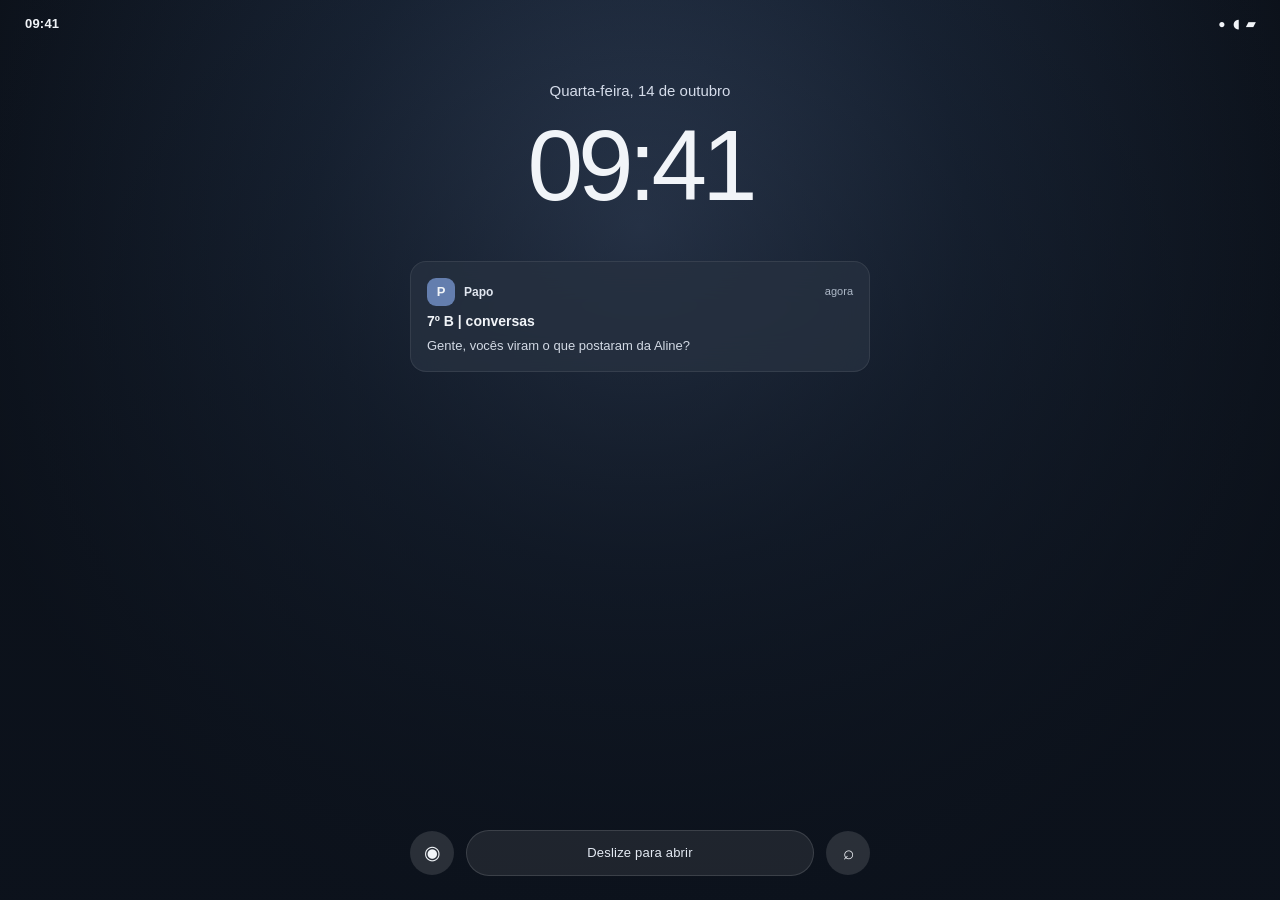
==== index.html @ 6d7efd7d "Add files via upload" ====
<!DOCTYPE html>
<html lang="pt-BR">
<head>
    <meta charset="UTF-8">
    <meta name="viewport" content="width=device-width, initial-scale=1.0">

    <meta
        name="description"
        content="Entre Linhas: uma experiência narrativa sobre bullying e cyberbullying."
    >

    <meta name="theme-color" content="#10141b">

    <title>Entre Linhas</title>

    <link rel="stylesheet" href="style.css">

    <script src="data.js" defer></script>
    <script src="script.js" defer></script>
</head>

<body>
    <main id="app">
        <section
            id="lock-screen"
            class="screen active"
            aria-label="Tela de bloqueio"
        >
            <div class="status-bar">
                <span id="status-time">09:41</span>

                <div class="status-icons" aria-hidden="true">
                    <span>●</span>
                    <span>◖</span>
                    <span>▰</span>
                </div>
            </div>

            <div class="lock-content">
                <p id="lock-date" class="lock-date">
                    Quarta-feira, 14 de outubro
                </p>

                <h1 id="lock-time" class="lock-time">09:41</h1>

                <div
                    id="notifications"
                    class="notifications"
                    aria-label="Notificações"
                >
                    <!-- As notificações serão inseridas pelo JavaScript. -->
                </div>
            </div>

            <div class="lock-footer">
                <span class="lock-shortcut" aria-hidden="true">◉</span>

                <button
                    id="unlock-button"
                    type="button"
                    aria-label="Desbloquear celular"
                >
                    Deslize para abrir
                </button>

                <span class="lock-shortcut" aria-hidden="true">⌕</span>
            </div>
        </section>


        <!-- Aplicativo de mensagens -->
        <section
            id="messages-screen"
            class="screen"
            aria-label="Aplicativo de mensagens"
            hidden
        >
            <header class="app-header">
                <button
                    class="back-button"
                    type="button"
                    data-action="lock"
                    aria-label="Voltar para a tela de bloqueio"
                >
                    ←
                </button>

                <div class="app-heading">
                    <h2>Mensagens</h2>
                    <p id="messages-subtitle">Suas conversas</p>
                </div>
            </header>

            <div
                id="conversation-list"
                class="conversation-list"
            >
                <!-- A lista de conversas será criada pelo JavaScript. -->
            </div>

            <article
                id="conversation-view"
                class="conversation-view"
                hidden
            >
                <header class="conversation-header">
                    <button
                        id="back-to-conversations"
                        type="button"
                        aria-label="Voltar às conversas"
                    >
                        ←
                    </button>

                    <div>
                        <h3 id="conversation-title">Grupo da turma</h3>
                        <p id="conversation-description">
                            Conversa em grupo
                        </p>
                    </div>
                </header>

                <div
                    id="message-list"
                    class="message-list"
                    aria-live="polite"
                    aria-relevant="additions"
                >
                    <!-- As mensagens aparecerão em sequência. -->
                </div>

                <div class="message-footer">
                    <span>Mensagens fictícias para fins narrativos.</span>
                </div>
            </article>
        </section>


        <!-- Rede social fictícia -->
        <section
            id="social-screen"
            class="screen"
            aria-label="Rede social"
            hidden
        >
            <header class="app-header">
                <button
                    class="back-button"
                    type="button"
                    data-action="messages"
                    aria-label="Voltar às mensagens"
                >
                    ←
                </button>

                <div class="app-heading">
                    <h2>Conexões</h2>
                    <p>Uma rede social fictícia</p>
                </div>
            </header>

            <div id="social-profile" class="social-profile">
                <!-- O perfil da personagem será inserido pelo JavaScript. -->
            </div>

            <div
                id="social-feed"
                class="social-feed"
                aria-label="Publicações"
            >
                <!-- Fotos, vídeos fictícios e comentários aparecerão aqui. -->
            </div>
        </section>


        <!-- Encerramento da narrativa e campanha -->
        <section
            id="ending-screen"
            class="screen"
            aria-label="Conclusão da campanha"
            hidden
        >
            <div class="ending-content">
                <p class="eyebrow">FIM DA EXPERIÊNCIA</p>

                <h2>ENTRE LINHAS</h2>

                <p id="ending-message">
                    Nem tudo o que machuca deixa marcas visíveis.
                </p>

                <div id="ending-details">
                    <!-- O texto final da campanha será inserido pelo JavaScript. -->
                </div>

                <button id="restart-button" type="button">
                    Reviver a experiência
                </button>
            </div>
        </section>

    </main>
</body>
</html>
---- style.css ----
/*interface do entre linhas*/

:root {
    color-scheme: dark;

    --background: #0b1016;
    --surface: #151c25;
    --surface-light: #202a36;
    --surface-hover: #2a3644;

    --text: #f1f4f8;
    --text-muted: #a4b0bf;

    --accent: #a7b9e8;
    --accent-dark: #647eae;

    --danger: #d88d9b;
    --success: #79b7a2;

    --border: rgba(255, 255, 255, 0.09);

    --radius-sm: 10px;
    --radius-md: 16px;
    --radius-lg: 24px;

    --shadow: 0 24px 80px rgba(0, 0, 0, 0.35);
}


/*config geral e reset*/

* {
    box-sizing: border-box;
    margin: 0;
    padding: 0;
}

html {
    min-width: 320px;
    min-height: 100%;
    background: var(--background);
}

body {
    min-height: 100vh;
    min-height: 100dvh;

    font-family:
        Inter,
        -apple-system,
        BlinkMacSystemFont,
        "Segoe UI",
        sans-serif;

    background:
        radial-gradient(
            ellipse at top,
            #1a2535 0%,
            var(--background) 65%
        );

    color: var(--text);

    line-height: 1.5;

    -webkit-font-smoothing: antialiased;
}

button,
input,
textarea {
    font: inherit;
}

button {
    color: inherit;
}

button:focus-visible,
a:focus-visible {
    outline: 2px solid var(--accent);
    outline-offset: 4px;
}

button:disabled {
    opacity: 0.5;
    cursor: not-allowed;
}

button,
a {
    -webkit-tap-highlight-color: transparent;
}

[hidden] {
    display: none !important;
}


/*main structure (pai manja nos english)*/

#app {
    width: 100%;
    min-height: 100vh;
    min-height: 100dvh;
}

.screen {
    width: 100%;
    min-height: 100vh;
    min-height: 100dvh;
    position: relative;
    overflow-x: hidden;
}

.screen.active {
    animation: screen-enter 350ms ease both;
}

@keyframes screen-enter {
    from {
        opacity: 0;
        transform: translateY(5px);
    }

    to {
        opacity: 1;
        transform: translateY(0);
    }
}


/*barra de status*/

.status-bar {
    position: absolute;
    top: 0;
    left: 0;

    width: 100%;
    height: 48px;

    padding: 14px 25px;

    display: flex;
    align-items: center;
    justify-content: space-between;

    font-size: 13px;
    font-weight: 650;
    letter-spacing: 0.2px;

    z-index: 5;
}

.status-icons {
    display: flex;
    align-items: center;
    gap: 7px;

    font-size: 12px;
}


/*tela de bloqueio*/

#lock-screen {
    display: flex;
    flex-direction: column;

    padding: 80px 22px 24px;

    background:
        linear-gradient(
            180deg,
            rgba(12, 18, 28, 0.2),
            rgba(12, 18, 28, 0.92)
        ),
        radial-gradient(
            ellipse at 50% 25%,
            #34445e 0%,
            #1a2638 36%,
            #0b1018 78%
        );

    transition:
        opacity 350ms ease,
        background 350ms ease;
}

.lock-content {
    width: 100%;
    max-width: 460px;

    margin: 0 auto;
    flex: 1;
}

.lock-date {
    color: #d5dcea;

    font-size: 15px;
    text-align: center;

    margin-bottom: 2px;
}

.lock-time {
    font-size: clamp(64px, 16vw, 100px);
    font-weight: 250;

    letter-spacing: -5px;
    line-height: 1.2;

    text-align: center;

    font-variant-numeric: tabular-nums;

    margin-bottom: 36px;
}

.notifications {
    display: flex;
    flex-direction: column;
    gap: 10px;
}

.notification {
    width: 100%;

    padding: 16px;

    display: flex;
    flex-direction: column;
    gap: 5px;

    border: 1px solid rgba(255, 255, 255, 0.08);
    border-radius: var(--radius-md);

    background: rgba(39, 49, 64, 0.78);

    backdrop-filter: blur(20px);
    -webkit-backdrop-filter: blur(20px);

    text-align: left;

    cursor: pointer;

    transition:
        background 180ms ease,
        transform 180ms ease;
}

.notification:hover {
    background: rgba(54, 66, 84, 0.9);
    transform: translateY(-2px);
}

.notification-header {
    display: flex;
    align-items: center;
    gap: 9px;
}

.notification-icon {
    width: 28px;
    height: 28px;

    display: grid;
    place-items: center;

    border-radius: 9px;

    background: var(--accent-dark);

    font-size: 13px;
    font-weight: 700;
}

.notification-app {
    flex: 1;

    color: #e1e7f0;

    font-size: 12px;
    font-weight: 700;
}

.notification-time {
    color: #aeb9c8;
    font-size: 11px;
}

.notification-title {
    font-size: 14px;
    font-weight: 700;
}

.notification-message {
    color: #d3dae5;
    font-size: 13px;
    line-height: 1.45;
}

.lock-footer {
    width: 100%;
    max-width: 460px;

    margin: 35px auto 0;

    display: flex;
    align-items: center;
    justify-content: space-between;
    gap: 12px;
}

.lock-shortcut {
    width: 44px;
    height: 44px;

    display: grid;
    place-items: center;

    border-radius: 50%;

    background: rgba(255, 255, 255, 0.12);

    font-size: 19px;
}

#unlock-button {
    flex: 1;

    min-height: 46px;

    border: 1px solid rgba(255, 255, 255, 0.13);
    border-radius: 999px;

    background: rgba(255, 255, 255, 0.08);

    color: #e4eaf3;

    font-size: 13px;
    letter-spacing: 0.2px;

    cursor: pointer;

    transition:
        background 180ms ease,
        border-color 180ms ease;
}

#unlock-button:hover {
    background: rgba(255, 255, 255, 0.15);
    border-color: rgba(255, 255, 255, 0.25);
}


/*cabeçalho dos apps*/

.app-header {
    min-height: 88px;

    padding: 20px 22px;

    display: flex;
    align-items: center;
    gap: 16px;

    border-bottom: 1px solid var(--border);

    background: rgba(14, 20, 28, 0.9);
}

.back-button,
#back-to-conversations {
    width: 42px;
    height: 42px;

    flex-shrink: 0;

    display: grid;
    place-items: center;

    border: 1px solid var(--border);
    border-radius: 50%;

    background: var(--surface);

    font-size: 23px;

    cursor: pointer;

    transition: background 180ms ease;
}

.back-button:hover,
#back-to-conversations:hover {
    background: var(--surface-hover);
}

.app-heading {
    min-width: 0;
}

.app-heading h2 {
    font-size: 19px;
    font-weight: 700;
    letter-spacing: -0.4px;
}

.app-heading p {
    color: var(--text-muted);
    font-size: 12px;
}


/*wpp*/

#messages-screen {
    background: var(--background);
}

.conversation-list {
    width: 100%;
    max-width: 760px;

    margin: 0 auto;

    padding: 12px 16px;
}

.conversation-item {
    width: 100%;

    padding: 17px 12px;

    display: flex;
    align-items: center;
    gap: 13px;

    border: 0;
    border-bottom: 1px solid var(--border);

    background: transparent;

    text-align: left;

    cursor: pointer;

    transition: background 160ms ease;
}

.conversation-item:hover {
    background: var(--surface);
    border-radius: var(--radius-md);
}

.conversation-avatar {
    width: 49px;
    height: 49px;

    flex-shrink: 0;

    display: grid;
    place-items: center;

    border-radius: 50%;

    background:
        linear-gradient(
            145deg,
            #627b9c,
            #35465d
        );

    color: white;

    font-size: 17px;
    font-weight: 700;
}

.conversation-info {
    min-width: 0;
    flex: 1;
}

.conversation-name {
    font-size: 14px;
    font-weight: 700;

    margin-bottom: 3px;
}

.conversation-preview {
    color: var(--text-muted);

    font-size: 13px;

    overflow: hidden;
    text-overflow: ellipsis;
    white-space: nowrap;
}

.conversation-meta {
    display: flex;
    flex-direction: column;
    align-items: flex-end;
    gap: 6px;
}

.conversation-time {
    color: var(--text-muted);
    font-size: 11px;
}

.unread-badge {
    min-width: 21px;
    height: 21px;

    padding: 0 6px;

    display: grid;
    place-items: center;

    border-radius: 999px;

    background: var(--accent-dark);

    color: white;
    font-size: 11px;
    font-weight: 700;
}


/*conversa do grupo lá*/

.conversation-view {
    width: 100%;
    max-width: 760px;

    margin: 0 auto;

    display: flex;
    flex-direction: column;

    min-height: calc(100dvh - 88px);
}

.conversation-header {
    padding: 13px 18px;

    display: flex;
    align-items: center;
    gap: 13px;

    border-bottom: 1px solid var(--border);
    background: #111820;
}

.conversation-header h3 {
    font-size: 14px;
    font-weight: 700;
}

.conversation-header p {
    color: var(--text-muted);
    font-size: 11px;
}

.message-list {
    flex: 1;

    padding: 22px 16px 30px;

    display: flex;
    flex-direction: column;
    gap: 13px;

    overflow-y: auto;
    scroll-behavior: smooth;
}

.message-day {
    align-self: center;

    margin: 8px 0 10px;
    padding: 6px 12px;

    border-radius: 8px;

    background: var(--surface-light);

    color: var(--text-muted);

    font-size: 11px;
}

.message {
    width: fit-content;
    max-width: min(82%, 420px);

    padding: 10px 13px;

    border: 1px solid var(--border);
    border-radius: 13px;

    background: var(--surface);

    animation: message-appear 240ms ease both;
}

.message.outgoing {
    align-self: flex-end;

    background: #244d47;
    border-color: #315c55;
}

.message-sender {
    display: block;

    margin-bottom: 4px;

    color: var(--danger);

    font-size: 11px;
    font-weight: 700;
}

.message.outgoing .message-sender {
    color: #a6d5c8;
}

.message-text {
    font-size: 13px;
    line-height: 1.55;

    overflow-wrap: anywhere;
}

.message-time {
    display: block;

    margin-top: 5px;

    color: #8997a8;

    font-size: 10px;
    text-align: right;
}

.message-link {
    display: block;

    margin-top: 9px;
    padding: 10px 12px;

    border: 1px solid rgba(167, 185, 232, 0.22);
    border-radius: var(--radius-sm);

    background: rgba(167, 185, 232, 0.08);

    color: var(--accent);

    font-size: 12px;
    font-weight: 650;

    text-decoration: none;
    overflow-wrap: anywhere;

    transition: background 160ms ease;
}

.message-link:hover {
    background: rgba(167, 185, 232, 0.16);
}

.message-footer {
    padding: 12px 16px;

    border-top: 1px solid var(--border);

    color: var(--text-muted);

    font-size: 10px;
    text-align: center;
}

@keyframes message-appear {
    from {
        opacity: 0;
        transform: translateY(7px);
    }

    to {
        opacity: 1;
        transform: translateY(0);
    }
}


/* ===== REDE SOCIAL ===== */

#social-screen {
    background: #0e131b;
}

.social-profile {
    width: 100%;
    max-width: 680px;

    margin: 0 auto;
    padding: 24px 20px;

    border-bottom: 1px solid var(--border);
}

.profile-top {
    display: flex;
    align-items: center;
    gap: 18px;

    margin-bottom: 22px;
}

.profile-avatar {
    width: 76px;
    height: 76px;

    flex-shrink: 0;

    display: grid;
    place-items: center;

    border: 2px solid rgba(167, 185, 232, 0.4);
    border-radius: 50%;

    background:
        linear-gradient(
            145deg,
            #a7b9e8,
            #536681
        );

    color: #111823;

    font-size: 24px;
    font-weight: 750;
}

.profile-name {
    font-size: 18px;
    font-weight: 750;
}

.profile-handle {
    color: var(--text-muted);
    font-size: 12px;
}

.profile-bio {
    color: #d4dce7;
    font-size: 13px;
    line-height: 1.6;
}

.profile-stats {
    margin-top: 16px;

    display: flex;
    gap: 23px;

    color: var(--text-muted);
    font-size: 12px;
}

.profile-stats strong {
    color: var(--text);
}

.social-feed {
    width: 100%;
    max-width: 680px;

    margin: 0 auto;
    padding: 20px 16px 40px;

    display: flex;
    flex-direction: column;
    gap: 22px;
}

.social-post {
    overflow: hidden;

    border: 1px solid var(--border);
    border-radius: var(--radius-lg);

    background: var(--surface);
}

.post-header {
    padding: 14px;

    display: flex;
    align-items: center;
    gap: 10px;
}

.post-avatar {
    width: 35px;
    height: 35px;

    flex-shrink: 0;

    display: grid;
    place-items: center;

    border-radius: 50%;

    background: #526985;

    font-size: 12px;
    font-weight: 700;
}

.post-author {
    font-size: 12px;
    font-weight: 700;
}

.post-date {
    color: var(--text-muted);
    font-size: 10px;
}

.post-visual {
    width: 100%;
    aspect-ratio: 4 / 3;

    display: grid;
    place-items: center;

    overflow: hidden;

    background:
        radial-gradient(
            circle at 30% 30%,
            #50657f,
            #253344 65%,
            #171e29
        );

    color: rgba(255, 255, 255, 0.82);

    font-size: clamp(30px, 9vw, 65px);
}

.post-visual img,
.post-visual video {
    width: 100%;
    height: 100%;

    display: block;

    object-fit: cover;
}

.post-caption {
    padding: 14px 15px 8px;

    font-size: 13px;
    line-height: 1.65;

    overflow-wrap: anywhere;
}

.post-actions {
    padding: 10px 15px;

    display: flex;
    align-items: center;
    gap: 17px;

    color: var(--text-muted);
    font-size: 12px;
}

.post-comments {
    padding: 0 15px 15px;

    display: flex;
    flex-direction: column;
    gap: 10px;
}

.post-comment {
    font-size: 12px;
    line-height: 1.55;

    overflow-wrap: anywhere;
}

.comment-author {
    margin-right: 5px;
    font-weight: 750;
}

.comment-author.hostile {
    color: var(--danger);
}

.comment-author.supportive {
    color: var(--success);
}

.comment-time {
    display: block;

    margin-top: 3px;

    color: var(--text-muted);
    font-size: 10px;
}


/*narrativa*/

.story-transition {
    padding: 30px 20px;

    display: flex;
    flex-direction: column;
    align-items: center;
    gap: 12px;

    text-align: center;

    animation: screen-enter 500ms ease both;
}

.story-transition .story-date {
    color: var(--accent);

    font-size: 11px;
    font-weight: 750;

    letter-spacing: 2px;
    text-transform: uppercase;
}

.story-transition h2 {
    font-size: clamp(22px, 5vw, 34px);
    letter-spacing: -0.7px;
}

.story-transition p {
    max-width: 440px;

    color: var(--text-muted);

    font-size: 14px;
    line-height: 1.8;
}

.story-continue {
    min-height: 45px;

    margin-top: 12px;
    padding: 0 22px;

    border: 1px solid rgba(167, 185, 232, 0.3);
    border-radius: 999px;

    background: rgba(167, 185, 232, 0.1);

    color: var(--text);

    cursor: pointer;

    transition:
        background 180ms ease,
        transform 180ms ease;
}

.story-continue:hover {
    background: rgba(167, 185, 232, 0.19);
    transform: translateY(-1px);
}


/*encerramento*/

#ending-screen {
    padding: 40px 22px;

    display: flex;
    align-items: center;
    justify-content: center;

    background:
        radial-gradient(
            ellipse at 50% 35%,
            #25354a,
            #0b1016 70%
        );
}

.ending-content {
    width: 100%;
    max-width: 520px;

    text-align: center;

    animation: screen-enter 700ms ease both;
}

.eyebrow {
    margin-bottom: 20px;

    color: var(--accent);

    font-size: 11px;
    font-weight: 750;

    letter-spacing: 3px;
}

.ending-content h2 {
    margin-bottom: 20px;

    font-size: clamp(34px, 9vw, 58px);
    font-weight: 800;

    letter-spacing: -2px;
}

#ending-message {
    margin-bottom: 22px;

    color: #dbe3ef;

    font-size: 18px;
    line-height: 1.6;
}

#ending-details {
    color: var(--text-muted);

    font-size: 14px;
    line-height: 1.9;

    text-align: left;
}

#ending-details p {
    margin-bottom: 16px;
}

#ending-details a {
    color: var(--accent);
}

#restart-button {
    min-height: 48px;

    margin-top: 32px;
    padding: 0 24px;

    border: 1px solid rgba(167, 185, 232, 0.3);
    border-radius: 999px;

    background: rgba(167, 185, 232, 0.1);

    cursor: pointer;

    transition:
        background 180ms ease,
        transform 180ms ease;
}

#restart-button:hover {
    background: rgba(167, 185, 232, 0.2);
    transform: translateY(-2px);
}


/*coiso de carregamento*/

.loading-indicator {
    padding: 24px;

    color: var(--text-muted);

    font-size: 12px;
    text-align: center;
}

.typing-indicator {
    width: fit-content;

    padding: 12px 15px;

    border-radius: 12px;

    background: var(--surface);

    color: var(--text-muted);

    font-size: 12px;
    font-style: italic;
}


/*responsividade ou coisa assim que tenha a ver com responsivo*/

@media (min-width: 800px) {
    .screen:not(#lock-screen):not(#ending-screen) {
        max-width: 900px;
        min-height: 100vh;

        margin: 0 auto;

        border-right: 1px solid var(--border);
        border-left: 1px solid var(--border);
    }

    .app-header {
        padding-left: 30px;
        padding-right: 30px;
    }

    .conversation-view {
        min-height: calc(100vh - 88px);
    }

    .message-list {
        padding-left: 30px;
        padding-right: 30px;
    }

    .social-feed {
        padding-left: 25px;
        padding-right: 25px;
    }
}

@media (max-width: 480px) {
    #lock-screen {
        padding-right: 16px;
        padding-left: 16px;
    }

    .lock-time {
        letter-spacing: -3px;
    }

    .notification {
        padding: 13px;
    }

    .app-header {
        padding: 16px;
        min-height: 78px;
    }

    .conversation-list {
        padding: 8px;
    }

    .message-list {
        padding: 18px 12px 25px;
    }

    .message {
        max-width: 88%;
    }

    .social-profile {
        padding: 20px 16px;
    }

    .profile-avatar {
        width: 65px;
        height: 65px;
    }

    .social-feed {
        padding: 16px 10px 30px;
    }

    .social-post {
        border-radius: 17px;
    }
}


/*acessibilidade*/

@media (prefers-reduced-motion: reduce) {
    *,
    *::before,
    *::after {
        animation-duration: 0.01ms !important;
        animation-iteration-count: 1 !important;

        scroll-behavior: auto !important;

        transition-duration: 0.01ms !important;
    }
}


.typing-indicator {
  opacity: 0.7;
  font-style: italic;
  animation: typingPulse 1s ease-in-out infinite alternate;
}

@keyframes typingPulse {
  from {
    opacity: 0.45;
  }

  to {
    opacity: 0.9;
  }
}

.final-reply-form {
  display: flex;
  flex-direction: column;
  gap: 10px;
  padding: 12px;
  border-top: 1px solid #2a3644;
}

.final-reply-form label {
  color: #a4b0bf;
  font-size: 0.85rem;
}

.final-reply-controls {
  display: flex;
  gap: 8px;
}

.final-reply-controls input {
  min-width: 0;
  flex: 1;
  padding: 12px;
  border: 1px solid #3a4758;
  border-radius: 10px;
  background: #151c25;
  color: #f1f4f8;
  font: inherit;
}

.final-reply-controls input:focus {
  outline: 2px solid #a7b9e8;
  outline-offset: 2px;
}

.final-reply-controls button {
  padding: 10px 14px;
  border: none;
  border-radius: 10px;
  background: #647eae;
  color: white;
  font: inherit;
  cursor: pointer;
}

.final-reply-controls button:hover {
  filter: brightness(1.12);
}
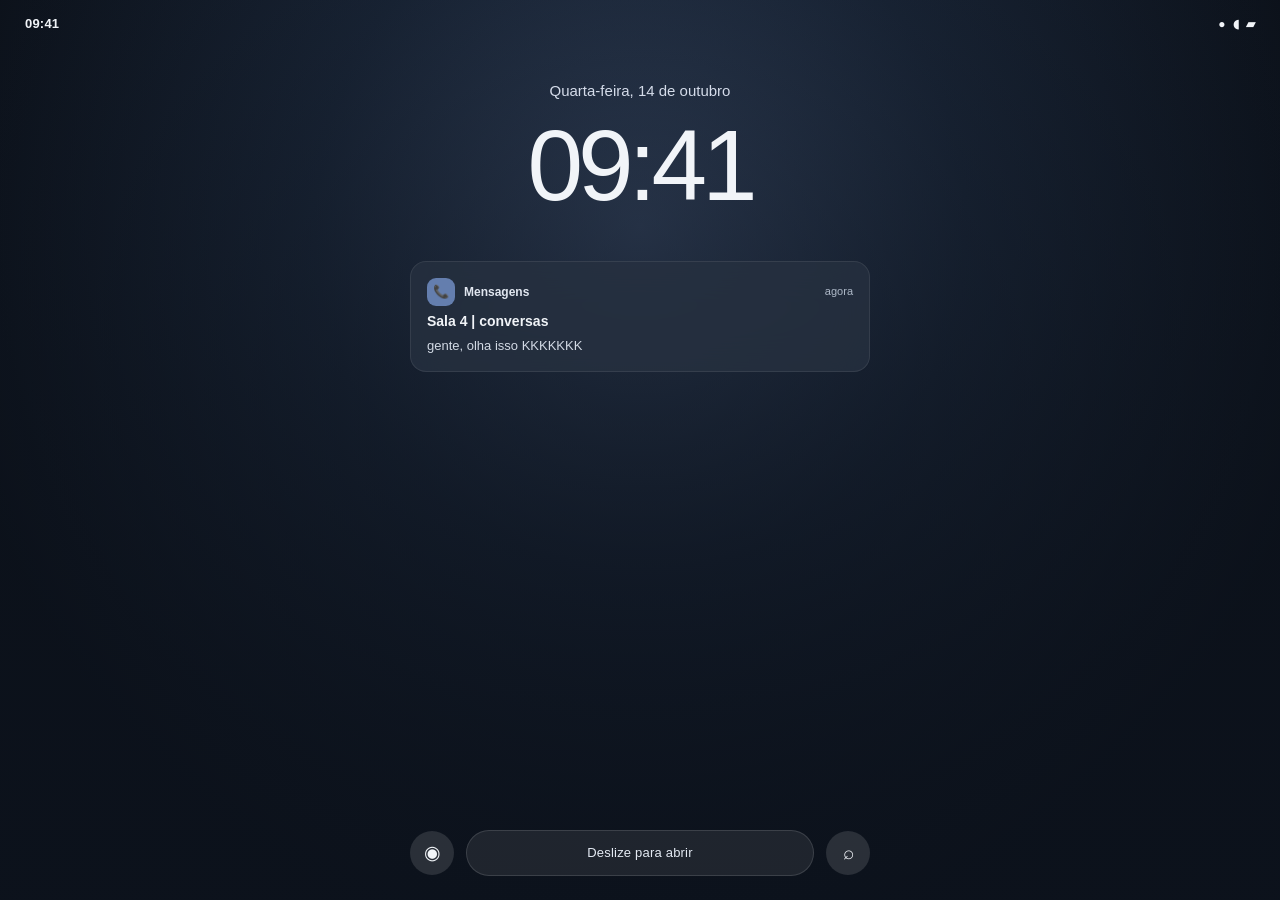
==== commit b53b890c: "Revise index.html for narrative experience Updated the HTML structure and content for the narrative " ====
--- a/index.html
+++ b/index.html
@@ -1,3 +1,4 @@
+
 
 <!DOCTYPE html>
 <html lang="pt-BR">
@@ -184,7 +185,7 @@
             <div class="ending-content">
                 <p class="eyebrow">FIM DA EXPERIÊNCIA</p>
 
-                <h2>ENTRE LINHAS</h2>
+                <h2>O bullying é temporário. As feridas permanecem.</h2>
 
                 <p id="ending-message">
                     Nem tudo o que machuca deixa marcas visíveis.
